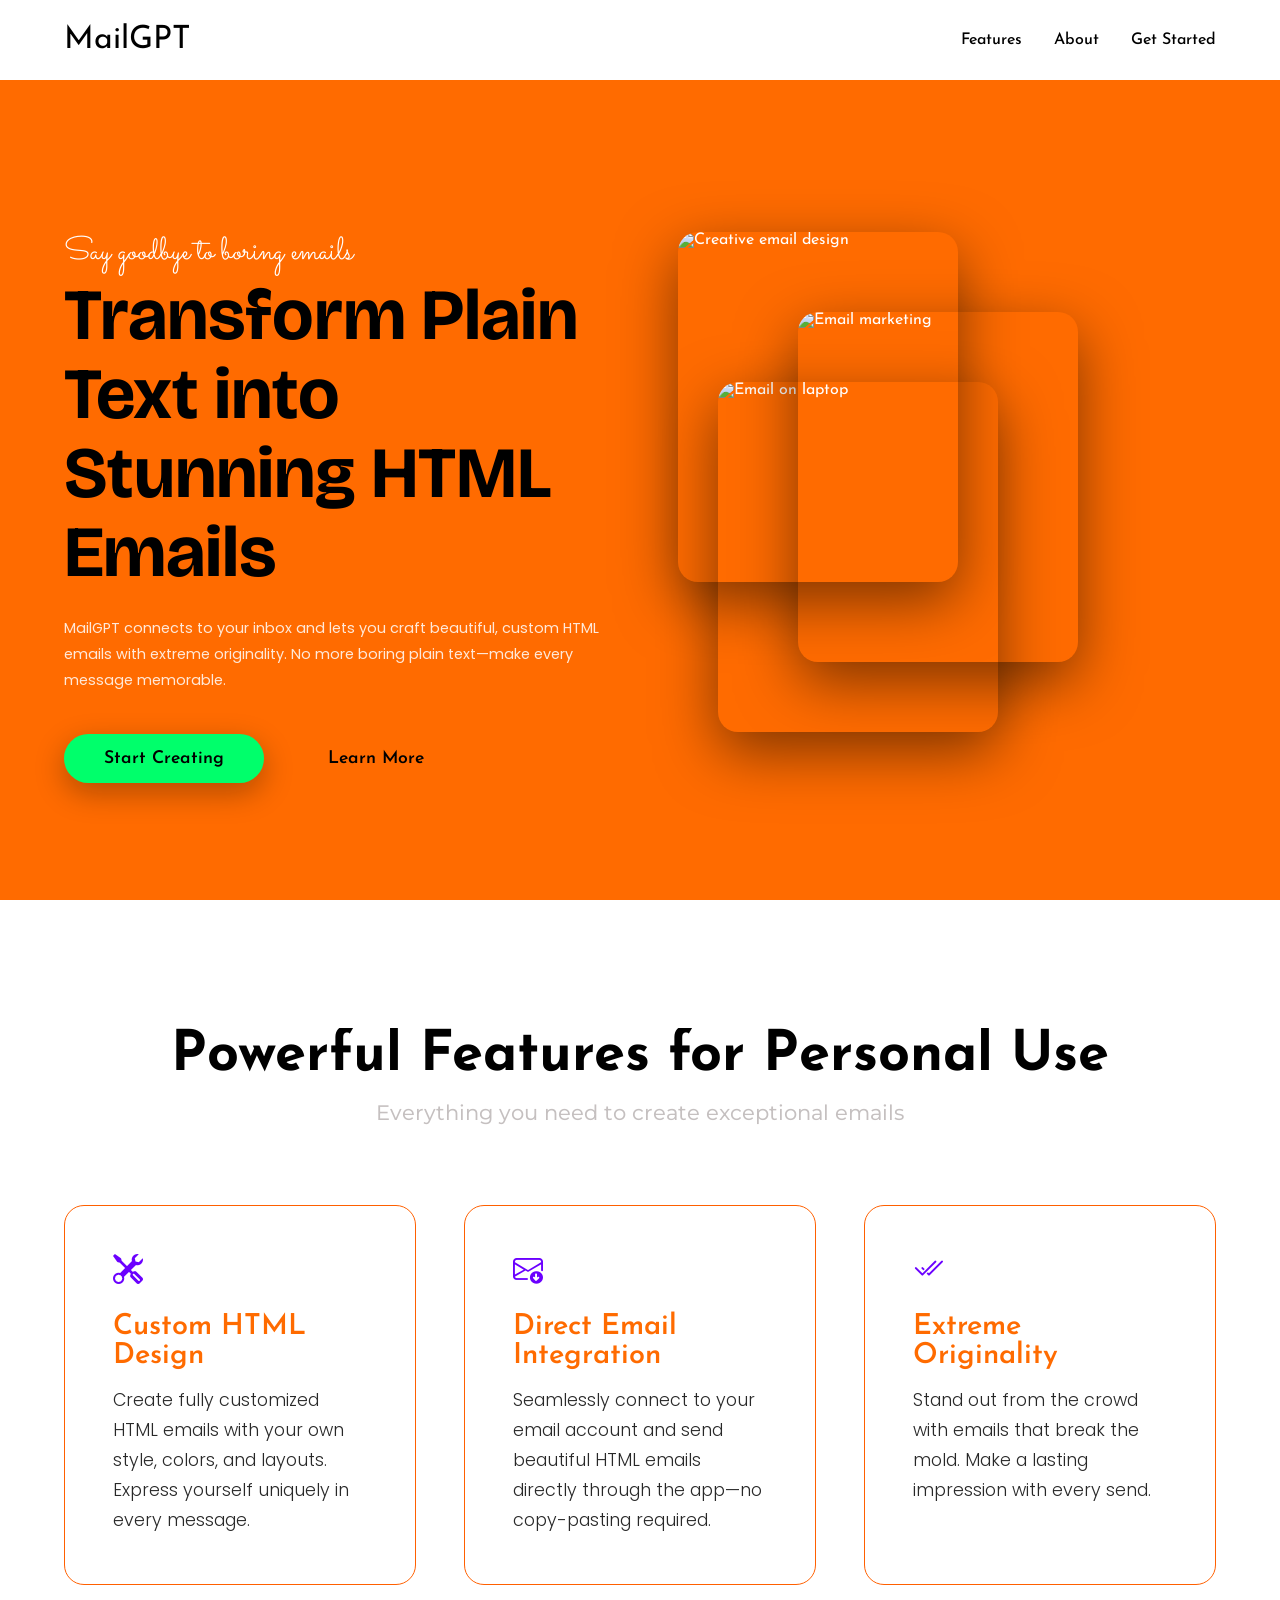
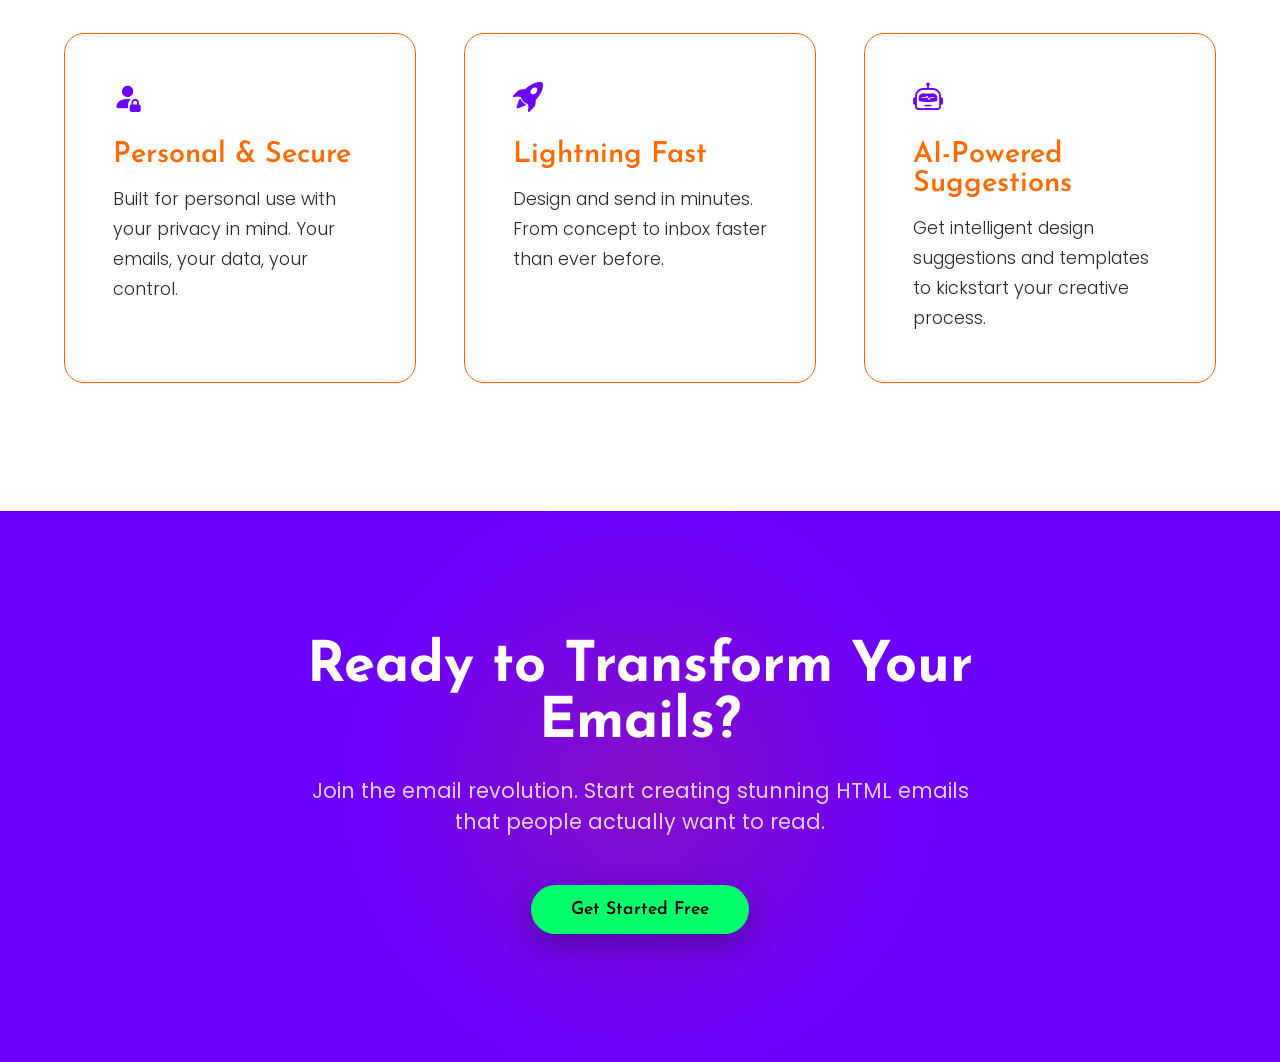
==== mailgpt_landing.html @ 4135de7c "Add files via upload" ====
<!DOCTYPE html>
<html lang="en">
<head>
    <meta charset="UTF-8">
    <meta name="viewport" content="width=device-width, initial-scale=1.0">
    <title>MailGPT - Transform Your Email Experience</title>
    <link rel="stylesheet" href="style.css">
    <link rel="stylesheet" href="https://cdn.jsdelivr.net/npm/bootstrap-icons@1.13.1/font/bootstrap-icons.min.css">
    <nav class="navbar">
        <div class="logo">MailGPT</div>
        <ul class="nav-links">
            <li><a href="#features">Features</a></li>
            <li><a href="#about">About</a></li>
            <li><a href="#cta">Get Started</a></li>
        </ul>
    </nav>

    <section class="hero">
        <div class="hero-content">
            <div class="hero-subtitle">Say goodbye to boring emails</div>
            <h1 class="hero-title">Transform Plain Text into Stunning <span class="span">HTML</span> Emails</h1>
            <p class="hero-description">
                MailGPT connects to your inbox and lets you craft beautiful, custom HTML emails with extreme originality. No more boring plain text—make every message memorable.
            </p>
            <div class="cta-buttons">
                <button class="btn btn-primary">Start Creating</button>
                <button class="btn btn-secondary">Learn More</button>
            </div>
        </div>
        <div class="hero-image">
            <div class="image-stack">
                <div class="image-card">
                    <img src="https://plus.unsplash.com/premium_photo-1682310468892-5d8ade38f606?q=80&w=1212&auto=format&fit=crop" alt="Creative email design">
                </div>
                <div class="image-card">
                    <img src="https://plus.unsplash.com/premium_photo-1673340683562-cb8e2ed0b195?q=80&w=627&auto=format&fit=crop" alt="Email marketing">
                </div>
                <div class="image-card">
                    <img src="https://images.unsplash.com/photo-1496065187959-7f07b8353c55?q=80&w=1170&auto=format&fit=crop" alt="Email on laptop">
                </div>
            </div>
        </div>
    </section>

    <section id="features" class="features">
        <h2 class="section-title">Powerful Features for Personal Use</h2>
        <p class="section-subtitle">Everything you need to create exceptional emails</p>
        <div class="features-grid">
            <div class="feature-card">
                <div class="feature-icon"><i class="bi bi-tools"></i></div>
                <h3 class="feature-title">Custom HTML Design</h3>
                <p class="feature-description">
                    Create fully customized HTML emails with your own style, colors, and layouts. Express yourself uniquely in every message.
                </p>
            </div>
            <div class="feature-card">
                <div class="feature-icon"><i class="bi bi-envelope-arrow-down"></i></div>
                <h3 class="feature-title">Direct Email Integration</h3>
                <p class="feature-description">
                    Seamlessly connect to your email account and send beautiful HTML emails directly through the app—no copy-pasting required.
                </p>
            </div>
            <div class="feature-card">
                <div class="feature-icon"><i class="bi bi-check2-all"></i></div>
                <h3 class="feature-title">Extreme Originality</h3>
                <p class="feature-description">
                    Stand out from the crowd with emails that break the mold. Make a lasting impression with every send.
                </p>
            </div>
            <div class="feature-card">
                <div class="feature-icon"><i class="bi bi-person-fill-lock"></i></div>
                <h3 class="feature-title">Personal & Secure</h3>
                <p class="feature-description">
                    Built for personal use with your privacy in mind. Your emails, your data, your control.
                </p>
            </div>
            <div class="feature-card">
                <div class="feature-icon"><i class="bi bi-rocket-takeoff-fill"></i></div>
                <h3 class="feature-title">Lightning Fast</h3>
                <p class="feature-description">
                    Design and send in minutes. From concept to inbox faster than ever before.
                </p>
            </div>
            <div class="feature-card">
                <div class="feature-icon"><i class="bi bi-robot"></i></div>
                <h3 class="feature-title">AI-Powered Suggestions</h3>
                <p class="feature-description">
                    Get intelligent design suggestions and templates to kickstart your creative process.
                </p>
            </div>
        </div>
    </section>

    <section id="cta" class="cta-section">
        <div class="cta-content">
            <h2 class="cta-title">Ready to Transform Your Emails?</h2>
            <p class="cta-description">
                Join the email revolution. Start creating stunning HTML emails that people actually want to read.
            </p>
            <button class="btn btn-primary">Get Started Free</button>
        </div>
    </section>

    <script>
        // Smooth scrolling for navigation links
        document.querySelectorAll('a[href^="#"]').forEach(anchor => {
            anchor.addEventListener('click', function (e) {
                e.preventDefault();
                const target = document.querySelector(this.getAttribute('href'));
                if (target) {
                    target.scrollIntoView({ behavior: 'smooth', block: 'start' });
                }
            });
        });

        // Navbar background on scroll
        window.addEventListener('scroll', () => {
            const navbar = document.querySelector('.navbar');
            if (window.scrollY > 100) {
                navbar.style.background = '#fff';
                navbar.style.boxShadow = '0 5px 20px rgba(0, 0, 0, 0.3)';
            } else {
                navbar.style.background = '#fff';
                navbar.style.boxShadow = 'none';
            }
        });

        // Animate feature cards on scroll
        const observerOptions = {
            threshold: 0.1,
            rootMargin: '0px 0px -100px 0px'
        };

        const observer = new IntersectionObserver((entries) => {
            entries.forEach(entry => {
                if (entry.isIntersecting) {
                    entry.target.style.animation = 'fadeInUp 0.6s ease forwards';
                }
            });
        }, observerOptions);

        document.querySelectorAll('.feature-card').forEach(card => {
            card.style.opacity = '0';
            observer.observe(card);
        });
    </script>
</body>
</html>
---- style.css ----
@import url('https://fonts.googleapis.com/css2?family=Bitcount:wght@100..900&family=Bricolage+Grotesque:opsz,wght@12..96,200..800&family=Josefin+Sans:ital,wght@0,100..700;1,100..700&family=Jost:ital,wght@0,100..900;1,100..900&family=Montserrat:ital,wght@0,100..900;1,100..900&family=Playfair+Display:ital,wght@0,400..900;1,400..900&family=Poiret+One&family=Poppins:ital,wght@0,100;0,200;0,300;0,400;0,500;0,600;0,700;0,800;0,900;1,100;1,200;1,300;1,400;1,500;1,600;1,700;1,800;1,900&display=swap');

@import url('https://fonts.googleapis.com/css2?family=Bitcount:wght@100..900&family=Bricolage+Grotesque:opsz,wght@12..96,200..800&family=Josefin+Sans:ital,wght@0,100..700;1,100..700&family=Jost:ital,wght@0,100..900;1,100..900&family=Montserrat:ital,wght@0,100..900;1,100..900&family=Playfair+Display:ital,wght@0,400..900;1,400..900&family=Poiret+One&family=Poppins:ital,wght@0,100;0,200;0,300;0,400;0,500;0,600;0,700;0,800;0,900;1,100;1,200;1,300;1,400;1,500;1,600;1,700;1,800;1,900&family=Sacramento&display=swap');



   :root{
    --primary:#FF6B00;
    --secondary:#6B00FF;
    --accent:#00FF6B;
   } 
    
   
    
    * {
            margin: 0;
            padding: 0;
            box-sizing: border-box;
        }

        body {
            font-family: 'Josefin Sans', sans-serif;
            background: var(--primary);
            color: #fff;
            overflow-x: hidden;
        }

        .bi{
            font-size: 30px;
        }

        .navbar {
            position: fixed;
            top: 0;
            width: 100%;
            padding: 1.5rem 5%;
            display: flex;
            justify-content: space-between;
            align-items: center;
            z-index: 1000;
            background: #FFF;
            backdrop-filter: blur(10px);
            transition: all 0.3s ease;
        }

        .navbar>.logo{
            color: #000000;
            font-size: 2rem;
        }

      

        .nav-links {
            display: flex;
            gap: 2rem;
            list-style: none;
        }

        .nav-links a {
            color: #000000;
            text-decoration: none;
            font-weight: 500;
            transition: color 0.3s ease;
            position: relative;
        }

        .nav-links a:hover {
            color:var(--secondary);
        }


        .nav-links a::after {
            content: '';
            position: absolute;
            bottom: -5px;
            left: 0;
            width: 0;
            height: 2px;
            background: #0a0a0a;
            transition: width 0.3s ease;
        }

        .nav-links a:hover::after {
            width: 100%;
        }

        .hero {
            min-height: 100vh;
            display: flex;
            align-items: center;
            justify-content: space-between;
            padding: 8rem 5% 4rem;
            position: relative;
            overflow: hidden;
        }

        .hero::before {
            content: '';
            position: absolute;
            top: -50%;
            right: -20%;
            width: 80%;
            height: 150%;
            background: #FF6B00;
            animation: pulse 8s ease-in-out infinite;
        }

        @keyframes pulse {
            0%, 100% { transform: scale(1); opacity: 0.5; }
            50% { transform: scale(1.1); opacity: 0.8; }
        }

        .hero-content {
            flex: 1;
            max-width: 600px;
            z-index: 2;
            animation: fadeInUp 1s ease;
       font-family: "Bricolage Grotesque", sans-serif;
  font-optical-sizing: auto;
  font-weight:400;
  font-style: normal;
  font-variation-settings:
    "wdth" 100;
        }

        @keyframes fadeInUp {
            from {
                opacity: 0;
                transform: translateY(30px);
            }
            to {
                opacity: 1;
                transform: translateY(0);
            }
        }

        .hero-title {
            font-size: 4.5rem;
            font-weight: 700;
            line-height: 1.1;
            margin-bottom: 1.5rem;
            background: #000000;
            -webkit-background-clip: text;
            -webkit-text-fill-color: transparent;
            background-clip: text;
        }

        .hero-subtitle {
            font-family: "Sacramento", cursive;
  font-weight: 400;
  font-style: normal;
            font-size: 2rem;
            color: #ffffff;
            padding-top: 3rem;
        }

        .hero-description {
             font-family: "Poppins", sans-serif;
  font-weight: 400;
  font-style: normal;

            font-size: 0.9rem;
            line-height: 1.8;
            margin-bottom: 2.5rem;
            color: rgba(255, 255, 255, 0.85);
        }

        .cta-buttons {
            display: flex;
            gap: 1.5rem;
            flex-wrap: wrap;
        }

        .btn {
            padding: 1rem 2.5rem;
            font-family: 'Josefin Sans', sans-serif;
            font-size: 1.1rem;
            font-weight: 600;
            border: none;
            border-radius: 50px;
            cursor: pointer;
            transition: all 0.3s ease;
            text-decoration: none;
            display: inline-block;
        }

        .btn-primary {
            background:var(--accent);
            color: #000000;
            box-shadow: 0 10px 30px rgba(8, 8, 8, 0.3);
        }

        .btn-primary:hover {
            transform: translateY(-3px);
            box-shadow: 0 15px 40px rgba(37, 37, 36, 0.562);
        }

        .btn-secondary {
            background: transparent;
            color: 222222;
            border: 2px solid 222222;
        }

        .btn-secondary:hover {
            background:var(--secondary);
            color: #fff;
            transform: translateY(-3px);
        }


        .hero-image {
            flex: 1;
            display: flex;
            justify-content: center;
            align-items: center;
            position: relative;
            z-index: 2;
        }

        .image-stack {
            position: relative;
            width: 500px;
            height: 500px;
        }

        .image-card {
            position: absolute;
            width: 280px;
            height: 350px;
            border-radius: 20px;
            overflow: hidden;
            box-shadow: 0 20px 60px rgba(0, 0, 0, 0.5);
            transition: all 0.5s ease;
        }

        .image-card img {
            width: 100%;
            height: 100%;
            object-fit: cover;
        }

        .image-card:nth-child(1) {
            top: 0;
            left: 0;
            z-index: 3;
            animation: float 6s ease-in-out infinite;
        }

        .image-card:nth-child(2) {
            top: 80px;
            left: 120px;
            z-index: 2;
            animation: float 6s ease-in-out infinite 2s;
        }

        .image-card:nth-child(3) {
            top: 150px;
            left: 40px;
            z-index: 1;
            animation: float 6s ease-in-out infinite 4s;
        }

        @keyframes float {
            0%, 100% { transform: translateY(0px) rotate(-2deg); }
            50% { transform: translateY(-20px) rotate(2deg); }
        }

        .image-card:hover {
            transform: scale(1.05) translateZ(20px);
            z-index: 10;
        }

        .features {
            padding: 8rem 5%;
            background:#fff;
        }

        .section-title {
            text-align: center;
            font-size: 3.5rem;
            font-weight: 700;
            margin-bottom: 1rem;
            background: #000000;
            -webkit-background-clip: text;
            -webkit-text-fill-color: transparent;
            background-clip: text;
        }

        .section-subtitle {
            text-align: center;
             font-family: "Montserrat", sans-serif;
  font-optical-sizing: auto;
  font-weight: 450;
  font-style: normal;
            font-size: 1.3rem;
            color: #c5c0c0;
            margin-bottom: 5rem;
        }

        .features-grid {
            display: grid;
            grid-template-columns: repeat(auto-fit, minmax(300px, 1fr));
            gap: 3rem;
            max-width: 1200px;
            margin: 0 auto;
        }

        .feature-card {
            background: rgba(255, 255, 255, 0.05);
            padding: 3rem;
            border-radius: 20px;
            backdrop-filter: blur(10px);
            border: 1px solid #ff6000;
            transition: all 0.4s ease;
            position: relative;
            overflow: hidden;
        }

        .feature-card::before {
            content: '';
            position: absolute;
            top: 0;
            left: 0;
            width: 100%;
            height: 100%;
            background: linear-gradient(135deg, rgba(240, 89, 65, 0.1), rgba(190, 49, 68, 0.1));
            opacity: 0;
            transition: opacity 0.4s ease;
        }

        .feature-card:hover {
            transform: translateY(-10px);
            border-color: var(--secondary);
            box-shadow: 0 20px 60px rgba(240, 89, 65, 0.3);
        }

        .feature-card:hover::before {
            opacity: 1;
        }

        .feature-icon {
            margin-bottom: 1.5rem;
            position: relative;
            z-index: 1;
            color: var(--secondary);
        }

      

        .feature-title {
            font-size: 1.8rem;
            font-weight: 600;
            margin-bottom: 1rem;
            color: var(--primary);
            position: relative;
            z-index: 1;
        }

        .feature-description {
           font-family: "Poppins", sans-serif;
             font-weight: 350;
            font-style: normal;
            font-size: 1.1rem;
            line-height: 1.7;
            color:#000000d7;
            position: relative;
            z-index: 1;
        }

        .cta-section {
            padding: 8rem 5%;
            text-align: center;
            background: var(--secondary);
            position: relative;
            overflow: hidden;
        }

        .cta-section::before {
            content: '';
            position: absolute;
            top: 50%;
            left: 50%;
            transform: translate(-50%, -50%);
            width: 600px;
            height: 600px;
            background: radial-gradient(circle, rgba(190, 49, 68, 0.3) 0%, transparent 70%);
            animation: pulse 6s ease-in-out infinite;
        }

        .cta-content {
            max-width: 700px;
            margin: 0 auto;
            position: relative;
            z-index: 2;
        }

        .cta-title {
            font-size: 3.5rem;
            font-weight: 700;
            margin-bottom: 1.5rem;
        }

        .cta-description {
             font-family: "Poppins", sans-serif;
             font-weight: 400;
            font-style: normal;
            font-size: 1.3rem;
            margin-bottom: 3rem;
            color: rgba(255, 255, 255, 0.8);
        }

        @media (max-width: 968px) {
            .hero {
                flex-direction: column;
                text-align: center;
                padding: 6rem 5% 4rem;
            }

            .hero-content {
                max-width: 100%;
            }

            .hero-title {
                font-size: 3rem;
            }

            .hero-image {
                margin-top: 4rem;
            }

            .image-stack {
                width: 350px;
                height: 350px;
            }

            .image-card {
                width: 200px;
                height: 250px;
            }

            .cta-buttons {
                justify-content: center;
            }

            .nav-links {
                gap: 1rem;
            }
        }

        @media (max-width: 600px) {
            .hero-title {
                font-size: 2.5rem;
            }

            .hero-subtitle {
                font-size: 1.5rem;
            }

            .section-title {
                font-size: 2.5rem;
            }
        }
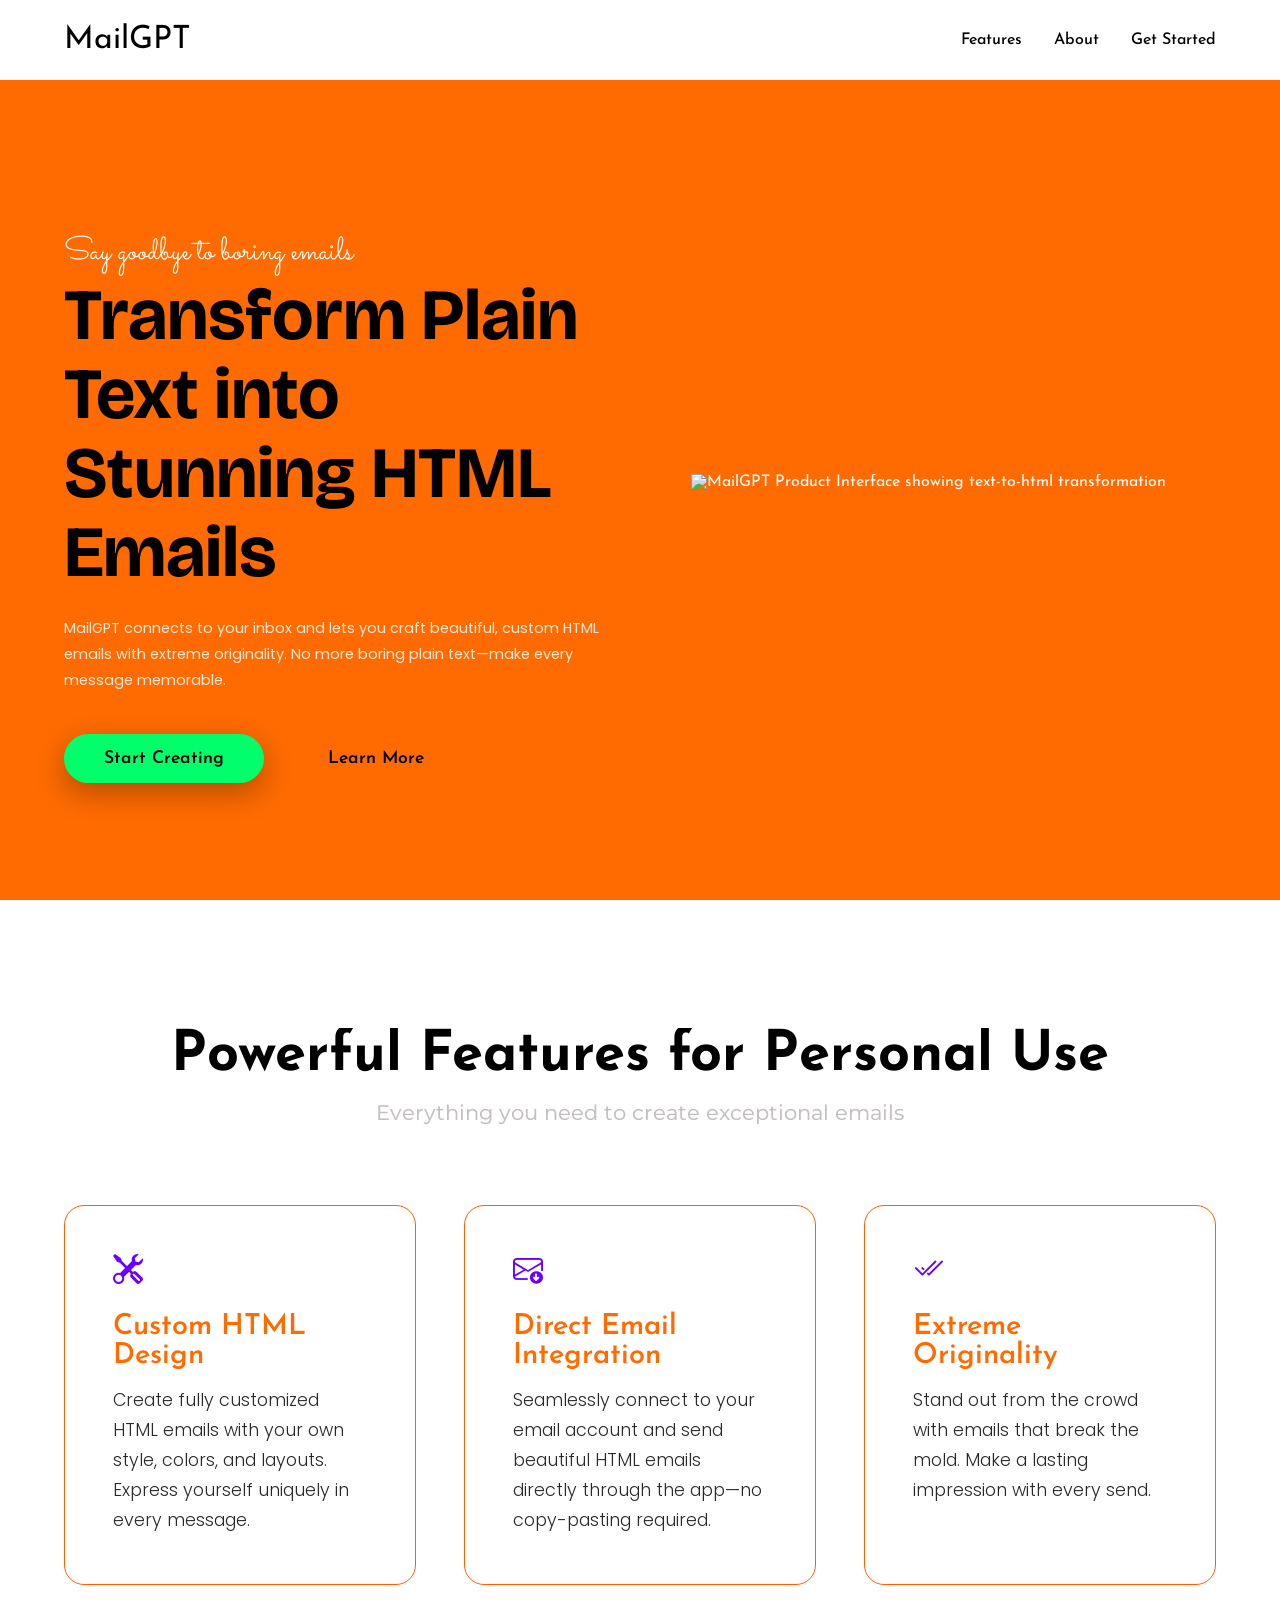
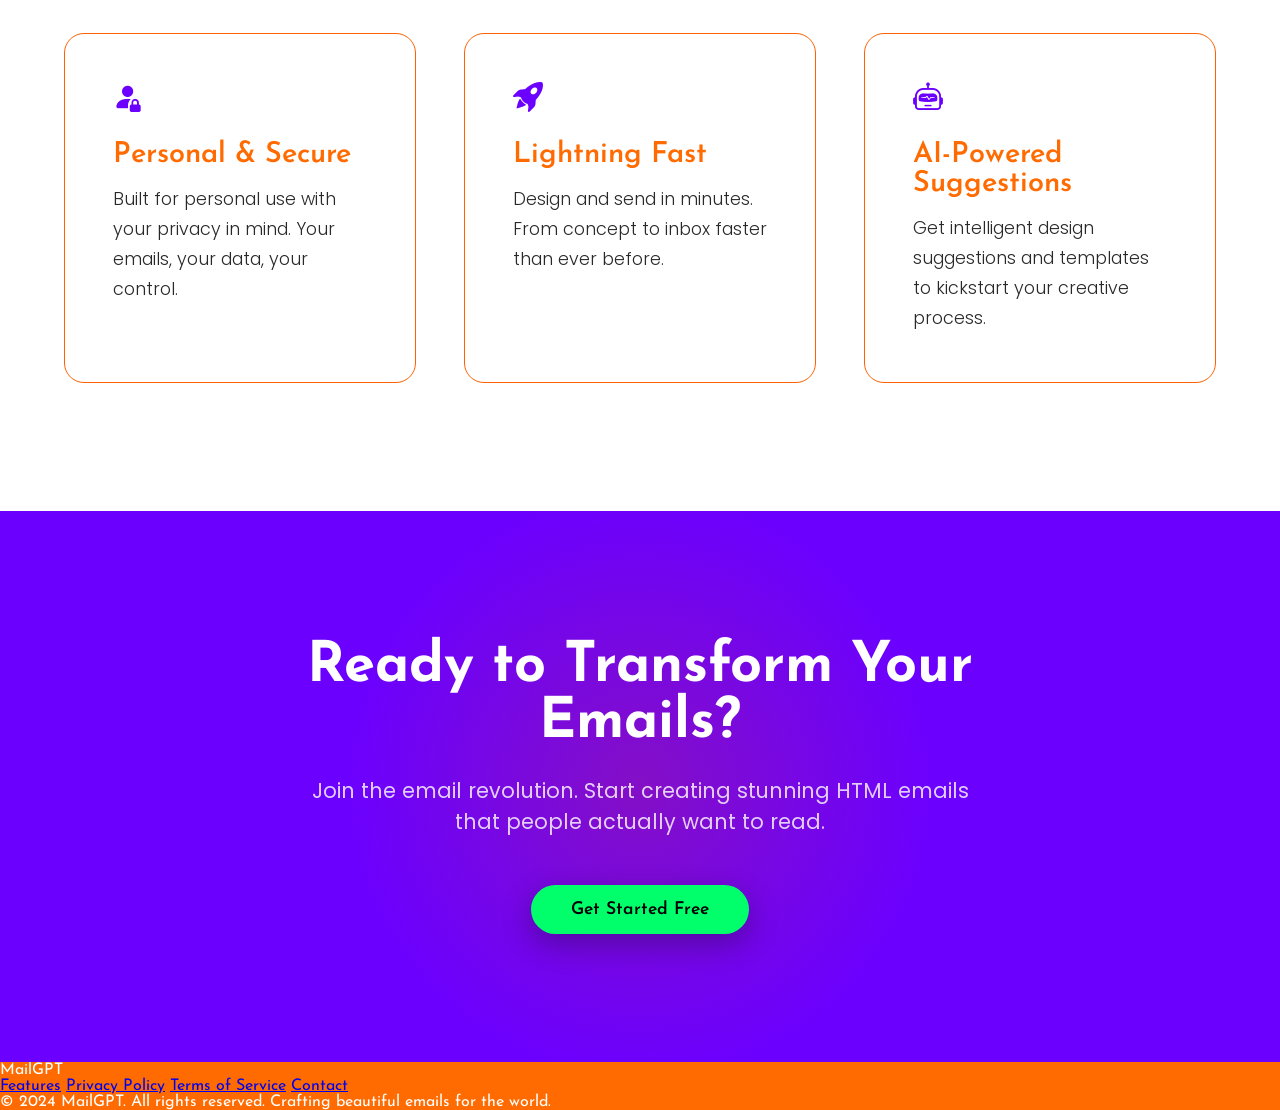
==== commit 0d876bca: "Update hero section and add footer to landing page Replaced image stack with a product mockup and ad" ====
--- a/mailgpt_landing.html
+++ b/mailgpt_landing.html
@@ -6,6 +6,8 @@
     <title>MailGPT - Transform Your Email Experience</title>
     <link rel="stylesheet" href="style.css">
     <link rel="stylesheet" href="https://cdn.jsdelivr.net/npm/bootstrap-icons@1.13.1/font/bootstrap-icons.min.css">
+</head>
+<body>
     <nav class="navbar">
         <div class="logo">MailGPT</div>
         <ul class="nav-links">
@@ -28,16 +30,8 @@
             </div>
         </div>
         <div class="hero-image">
-            <div class="image-stack">
-                <div class="image-card">
-                    <img src="https://plus.unsplash.com/premium_photo-1682310468892-5d8ade38f606?q=80&w=1212&auto=format&fit=crop" alt="Creative email design">
-                </div>
-                <div class="image-card">
-                    <img src="https://plus.unsplash.com/premium_photo-1673340683562-cb8e2ed0b195?q=80&w=627&auto=format&fit=crop" alt="Email marketing">
-                </div>
-                <div class="image-card">
-                    <img src="https://images.unsplash.com/photo-1496065187959-7f07b8353c55?q=80&w=1170&auto=format&fit=crop" alt="Email on laptop">
-                </div>
+            <div class="product-mockup">
+                <img src="hero_mockup.png" alt="MailGPT Product Interface showing text-to-html transformation">
             </div>
         </div>
     </section>
@@ -101,6 +95,21 @@
         </div>
     </section>
 
+    <footer class="footer">
+        <div class="footer-content">
+            <div class="logo">MailGPT</div>
+            <div class="footer-links">
+                <a href="#features">Features</a>
+                <a href="#">Privacy Policy</a>
+                <a href="#">Terms of Service</a>
+                <a href="#">Contact</a>
+            </div>
+            <div class="copyright">
+                &copy; 2024 MailGPT. All rights reserved. Crafting beautiful emails for the world.
+            </div>
+        </div>
+    </footer>
+
     <script>
         // Smooth scrolling for navigation links
         document.querySelectorAll('a[href^="#"]').forEach(anchor => {
@@ -116,12 +125,10 @@
         // Navbar background on scroll
         window.addEventListener('scroll', () => {
             const navbar = document.querySelector('.navbar');
-            if (window.scrollY > 100) {
-                navbar.style.background = '#fff';
-                navbar.style.boxShadow = '0 5px 20px rgba(0, 0, 0, 0.3)';
+            if (window.scrollY > 50) {
+                navbar.classList.add('scrolled');
             } else {
-                navbar.style.background = '#fff';
-                navbar.style.boxShadow = 'none';
+                navbar.classList.remove('scrolled');
             }
         });
 
@@ -145,4 +152,4 @@
         });
     </script>
 </body>
-</html>+</html>
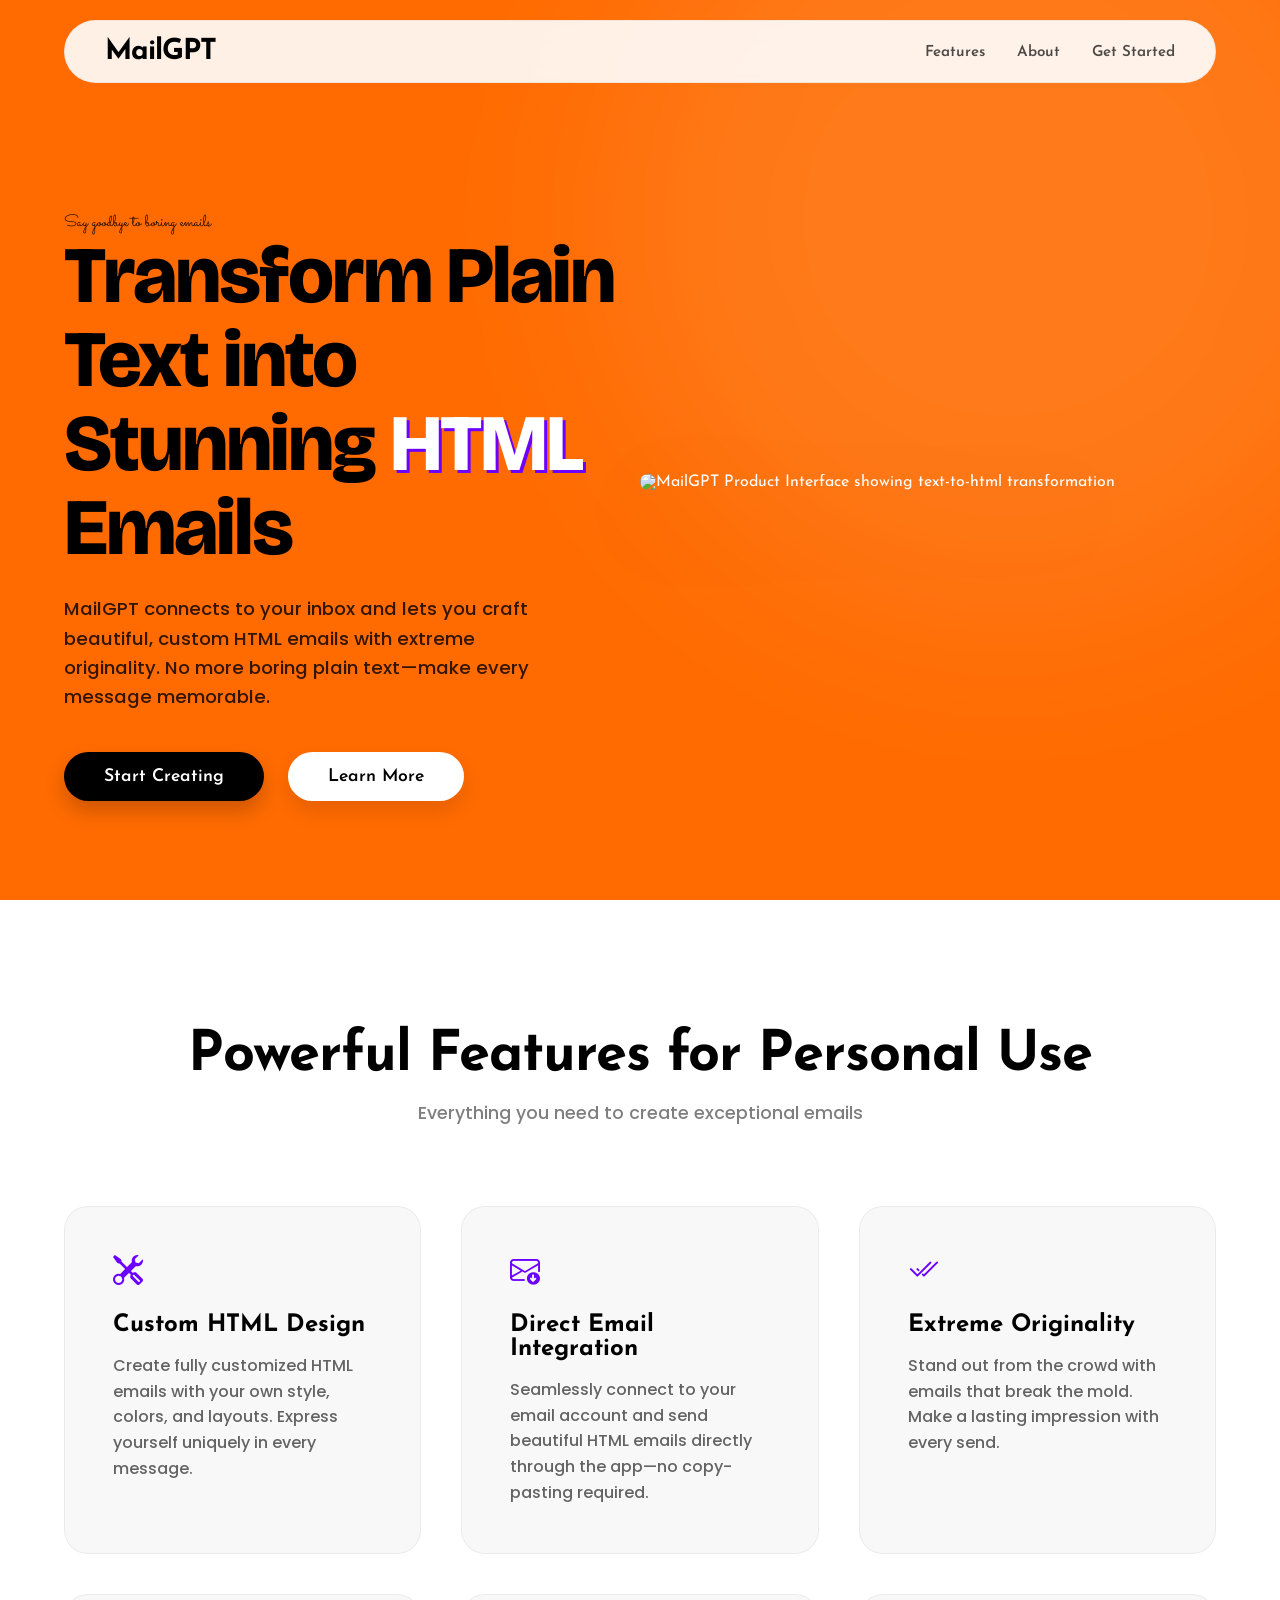
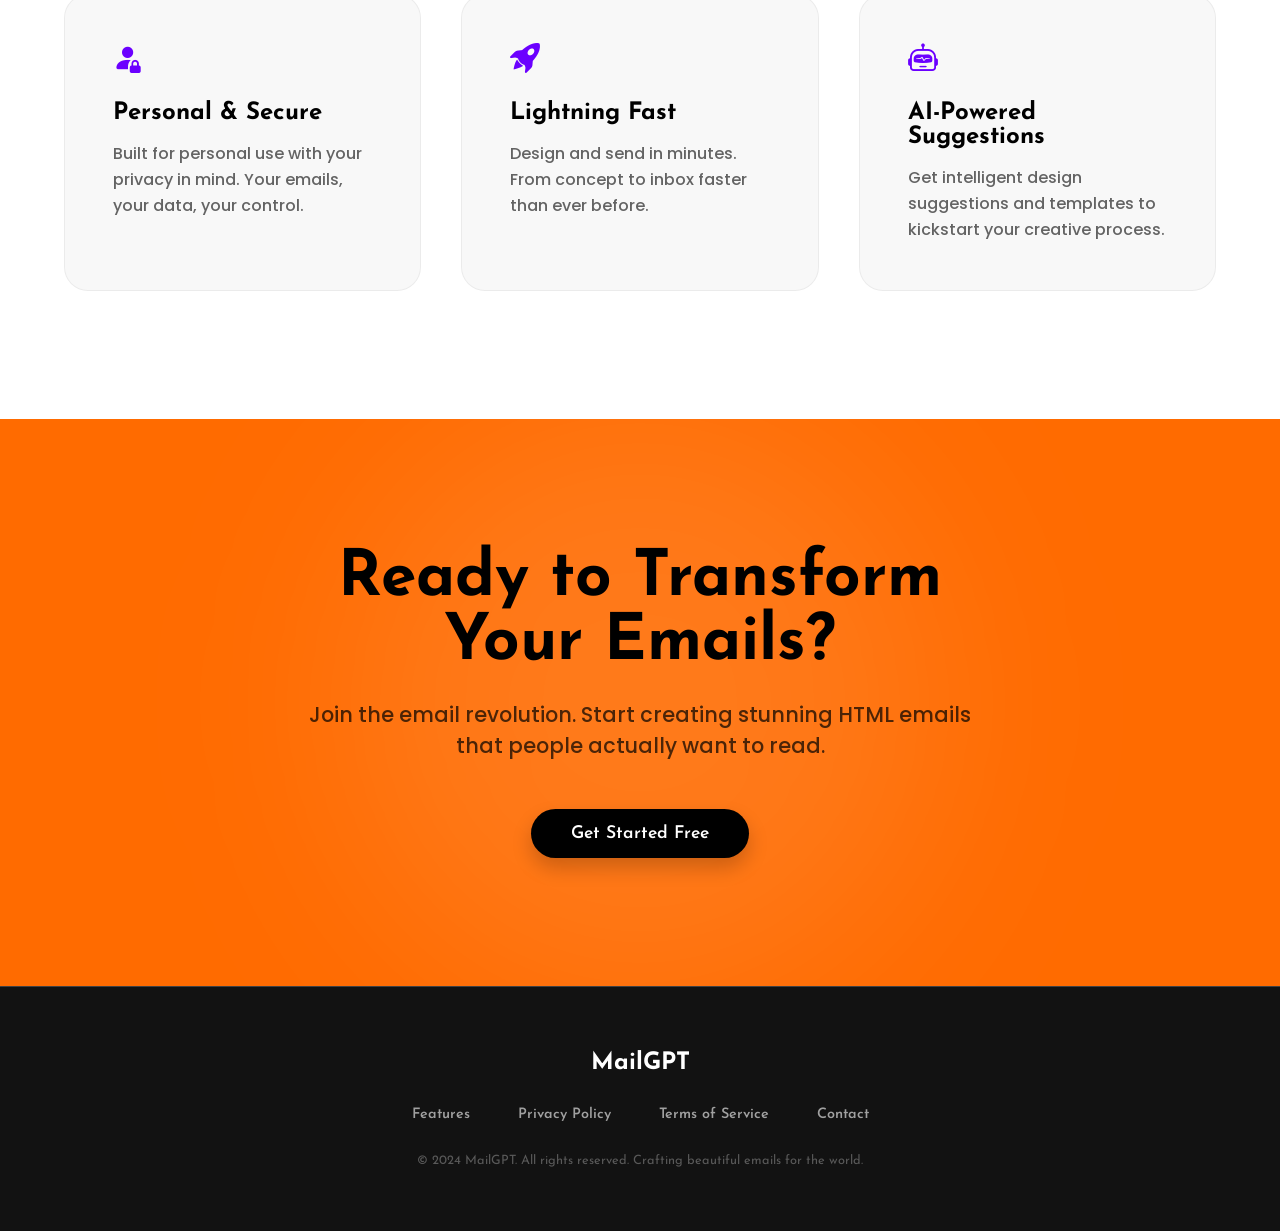
==== commit f26e3c1c: "Update mailgpt_landing.html" ====
--- a/mailgpt_landing.html
+++ b/mailgpt_landing.html
@@ -13,7 +13,7 @@
         <ul class="nav-links">
             <li><a href="#features">Features</a></li>
             <li><a href="#about">About</a></li>
-            <li><a href="#cta">Get Started</a></li>
+            <li><a href="mailgpt_login.html">Get Started</a></li>
         </ul>
     </nav>
 
--- a/style.css
+++ b/style.css
@@ -1,462 +1,520 @@
    @import url('https://fonts.googleapis.com/css2?family=Bitcount:wght@100..900&family=Bricolage+Grotesque:opsz,wght@12..96,200..800&family=Josefin+Sans:ital,wght@0,100..700;1,100..700&family=Jost:ital,wght@0,100..900;1,100..900&family=Montserrat:ital,wght@0,100..900;1,100..900&family=Playfair+Display:ital,wght@0,400..900;1,400..900&family=Poiret+One&family=Poppins:ital,wght@0,100;0,200;0,300;0,400;0,500;0,600;0,700;0,800;0,900;1,100;1,200;1,300;1,400;1,500;1,600;1,700;1,800;1,900&display=swap');
-
-@import url('https://fonts.googleapis.com/css2?family=Bitcount:wght@100..900&family=Bricolage+Grotesque:opsz,wght@12..96,200..800&family=Josefin+Sans:ital,wght@0,100..700;1,100..700&family=Jost:ital,wght@0,100..900;1,100..900&family=Montserrat:ital,wght@0,100..900;1,100..900&family=Playfair+Display:ital,wght@0,400..900;1,400..900&family=Poiret+One&family=Poppins:ital,wght@0,100;0,200;0,300;0,400;0,500;0,600;0,700;0,800;0,900;1,100;1,200;1,300;1,400;1,500;1,600;1,700;1,800;1,900&family=Sacramento&display=swap');
-
-
-
-   :root{
-    --primary:#FF6B00;
-    --secondary:#6B00FF;
-    --accent:#00FF6B;
-   } 
-    
-   
-    
-    * {
-            margin: 0;
-            padding: 0;
-            box-sizing: border-box;
-        }
-
-        body {
-            font-family: 'Josefin Sans', sans-serif;
-            background: var(--primary);
-            color: #fff;
-            overflow-x: hidden;
-        }
-
-        .bi{
-            font-size: 30px;
-        }
-
-        .navbar {
-            position: fixed;
-            top: 0;
-            width: 100%;
-            padding: 1.5rem 5%;
-            display: flex;
-            justify-content: space-between;
-            align-items: center;
-            z-index: 1000;
-            background: #FFF;
-            backdrop-filter: blur(10px);
-            transition: all 0.3s ease;
-        }
-
-        .navbar>.logo{
-            color: #000000;
-            font-size: 2rem;
-        }
-
-      
-
-        .nav-links {
-            display: flex;
-            gap: 2rem;
-            list-style: none;
-        }
-
-        .nav-links a {
-            color: #000000;
-            text-decoration: none;
-            font-weight: 500;
-            transition: color 0.3s ease;
-            position: relative;
-        }
-
-        .nav-links a:hover {
-            color:var(--secondary);
-        }
-
-
-        .nav-links a::after {
-            content: '';
-            position: absolute;
-            bottom: -5px;
-            left: 0;
-            width: 0;
-            height: 2px;
-            background: #0a0a0a;
-            transition: width 0.3s ease;
-        }
-
-        .nav-links a:hover::after {
-            width: 100%;
-        }
-
-        .hero {
-            min-height: 100vh;
-            display: flex;
-            align-items: center;
-            justify-content: space-between;
-            padding: 8rem 5% 4rem;
-            position: relative;
-            overflow: hidden;
-        }
-
-        .hero::before {
-            content: '';
-            position: absolute;
-            top: -50%;
-            right: -20%;
-            width: 80%;
-            height: 150%;
-            background: #FF6B00;
-            animation: pulse 8s ease-in-out infinite;
-        }
-
-        @keyframes pulse {
-            0%, 100% { transform: scale(1); opacity: 0.5; }
-            50% { transform: scale(1.1); opacity: 0.8; }
-        }
-
-        .hero-content {
-            flex: 1;
-            max-width: 600px;
-            z-index: 2;
-            animation: fadeInUp 1s ease;
+   @import url('https://fonts.googleapis.com/css2?family=Bitcount:wght@100..900&family=Bricolage+Grotesque:opsz,wght@12..96,200..800&family=Josefin+Sans:ital,wght@0,100..700;1,100..700&family=Jost:ital,wght@0,100..900;1,100..900&family=Montserrat:ital,wght@0,100..900;1,100..900&family=Playfair+Display:ital,wght@0,400..900;1,400..900&family=Poiret+One&family=Poppins:ital,wght@0,100;0,200;0,300;0,400;0,500;0,600;0,700;0,800;0,900;1,100;1,200;1,300;1,400;1,500;1,600;1,700;1,800;1,900&family=Sacramento&display=swap');
+
+
+
+   :root {
+       --primary: #FF6B00;
+       /* Energetic Orange */
+       --secondary: #6B00FF;
+       /* Deep Purple */
+       --accent: #00FF6B;
+       /* Spring Green */
+       --white: #ffffff;
+       --dark: #121212;
+       --glass: rgba(255, 255, 255, 0.1);
+       --glass-border: rgba(255, 255, 255, 0.2);
+   }
+
+
+
+   * {
+       margin: 0;
+       padding: 0;
+       box-sizing: border-box;
+   }
+
+   body {
+       font-family: 'Josefin Sans', sans-serif;
+       background: var(--primary);
+       color: #fff;
+       overflow-x: hidden;
+   }
+
+   .bi {
+       font-size: 30px;
+   }
+
+   .navbar {
+       position: fixed;
+       top: 20px;
+       left: 50%;
+       transform: translateX(-50%);
+       width: 90%;
+       max-width: 1200px;
+       padding: 1rem 2.5rem;
+       display: flex;
+       justify-content: space-between;
+       align-items: center;
+       z-index: 1000;
+       background: rgba(255, 255, 255, 0.9);
+       backdrop-filter: blur(10px);
+       -webkit-backdrop-filter: blur(10px);
+       border: 1px solid rgba(0, 0, 0, 0.05);
+       border-radius: 100px;
+       transition: all 0.4s cubic-bezier(0.4, 0, 0.2, 1);
+   }
+
+   .navbar.scrolled {
+       top: 10px;
+       background: #fff;
+       border-color: rgba(0, 0, 0, 0.1);
+       box-shadow: 0 10px 30px rgba(0, 0, 0, 0.1);
+   }
+
+   .navbar>.logo {
+       color: #000;
+       font-size: 1.8rem;
+       font-weight: 800;
+       letter-spacing: -1px;
+   }
+
+
+
+   .nav-links {
+       display: flex;
+       gap: 2rem;
+       list-style: none;
+   }
+
+   .nav-links a {
+       color: rgba(0, 0, 0, 0.7);
+       text-decoration: none;
+       font-weight: 600;
+       font-size: 0.95rem;
+       transition: all 0.3s ease;
+       position: relative;
+   }
+
+   .nav-links a:hover {
+       color: var(--secondary);
+   }
+
+
+   .nav-links a::after {
+       content: '';
+       position: absolute;
+       bottom: -5px;
+       left: 50%;
+       width: 0;
+       height: 2px;
+       background: var(--secondary);
+       transition: all 0.3s ease;
+       transform: translateX(-50%);
+   }
+
+   .nav-links a:hover::after {
+       width: 100%;
+   }
+
+   .hero {
+       min-height: 100vh;
+       display: flex;
+       align-items: center;
+       justify-content: space-between;
+       padding: 8rem 5% 4rem;
+       position: relative;
+       overflow: hidden;
+   }
+
+   .hero::before {
+       content: '';
+       position: absolute;
+       top: -20%;
+       right: -10%;
+       width: 800px;
+       height: 800px;
+       background: rgba(255, 255, 255, 0.1);
+       filter: blur(100px);
+       z-index: 1;
+       border-radius: 50%;
+       animation: pulse 10s ease-in-out infinite;
+   }
+
+   @keyframes pulse {
+
+       0%,
+       100% {
+           transform: scale(1) translate(0, 0);
+           opacity: 0.5;
+       }
+
+       50% {
+           transform: scale(1.2) translate(-20px, 20px);
+           opacity: 0.8;
+       }
+   }
+
+   .hero-content {
+       flex: 1;
+       max-width: 600px;
+       z-index: 2;
+       animation: fadeInUp 1s ease;
        font-family: "Bricolage Grotesque", sans-serif;
-  font-optical-sizing: auto;
-  font-weight:400;
-  font-style: normal;
-  font-variation-settings:
-    "wdth" 100;
-        }
-
-        @keyframes fadeInUp {
-            from {
-                opacity: 0;
-                transform: translateY(30px);
-            }
-            to {
-                opacity: 1;
-                transform: translateY(0);
-            }
-        }
-
-        .hero-title {
-            font-size: 4.5rem;
-            font-weight: 700;
-            line-height: 1.1;
-            margin-bottom: 1.5rem;
-            background: #000000;
-            -webkit-background-clip: text;
-            -webkit-text-fill-color: transparent;
-            background-clip: text;
-        }
-
-        .hero-subtitle {
-            font-family: "Sacramento", cursive;
-  font-weight: 400;
-  font-style: normal;
-            font-size: 2rem;
-            color: #ffffff;
-            padding-top: 3rem;
-        }
-
-        .hero-description {
-             font-family: "Poppins", sans-serif;
-  font-weight: 400;
-  font-style: normal;
-
-            font-size: 0.9rem;
-            line-height: 1.8;
-            margin-bottom: 2.5rem;
-            color: rgba(255, 255, 255, 0.85);
-        }
-
-        .cta-buttons {
-            display: flex;
-            gap: 1.5rem;
-            flex-wrap: wrap;
-        }
-
-        .btn {
-            padding: 1rem 2.5rem;
-            font-family: 'Josefin Sans', sans-serif;
-            font-size: 1.1rem;
-            font-weight: 600;
-            border: none;
-            border-radius: 50px;
-            cursor: pointer;
-            transition: all 0.3s ease;
-            text-decoration: none;
-            display: inline-block;
-        }
-
-        .btn-primary {
-            background:var(--accent);
-            color: #000000;
-            box-shadow: 0 10px 30px rgba(8, 8, 8, 0.3);
-        }
-
-        .btn-primary:hover {
-            transform: translateY(-3px);
-            box-shadow: 0 15px 40px rgba(37, 37, 36, 0.562);
-        }
-
-        .btn-secondary {
-            background: transparent;
-            color: 222222;
-            border: 2px solid 222222;
-        }
-
-        .btn-secondary:hover {
-            background:var(--secondary);
-            color: #fff;
-            transform: translateY(-3px);
-        }
-
-
-        .hero-image {
-            flex: 1;
-            display: flex;
-            justify-content: center;
-            align-items: center;
-            position: relative;
-            z-index: 2;
-        }
-
-        .image-stack {
-            position: relative;
-            width: 500px;
-            height: 500px;
-        }
-
-        .image-card {
-            position: absolute;
-            width: 280px;
-            height: 350px;
-            border-radius: 20px;
-            overflow: hidden;
-            box-shadow: 0 20px 60px rgba(0, 0, 0, 0.5);
-            transition: all 0.5s ease;
-        }
-
-        .image-card img {
-            width: 100%;
-            height: 100%;
-            object-fit: cover;
-        }
-
-        .image-card:nth-child(1) {
-            top: 0;
-            left: 0;
-            z-index: 3;
-            animation: float 6s ease-in-out infinite;
-        }
-
-        .image-card:nth-child(2) {
-            top: 80px;
-            left: 120px;
-            z-index: 2;
-            animation: float 6s ease-in-out infinite 2s;
-        }
-
-        .image-card:nth-child(3) {
-            top: 150px;
-            left: 40px;
-            z-index: 1;
-            animation: float 6s ease-in-out infinite 4s;
-        }
-
-        @keyframes float {
-            0%, 100% { transform: translateY(0px) rotate(-2deg); }
-            50% { transform: translateY(-20px) rotate(2deg); }
-        }
-
-        .image-card:hover {
-            transform: scale(1.05) translateZ(20px);
-            z-index: 10;
-        }
-
-        .features {
-            padding: 8rem 5%;
-            background:#fff;
-        }
-
-        .section-title {
-            text-align: center;
-            font-size: 3.5rem;
-            font-weight: 700;
-            margin-bottom: 1rem;
-            background: #000000;
-            -webkit-background-clip: text;
-            -webkit-text-fill-color: transparent;
-            background-clip: text;
-        }
-
-        .section-subtitle {
-            text-align: center;
-             font-family: "Montserrat", sans-serif;
-  font-optical-sizing: auto;
-  font-weight: 450;
-  font-style: normal;
-            font-size: 1.3rem;
-            color: #c5c0c0;
-            margin-bottom: 5rem;
-        }
-
-        .features-grid {
-            display: grid;
-            grid-template-columns: repeat(auto-fit, minmax(300px, 1fr));
-            gap: 3rem;
-            max-width: 1200px;
-            margin: 0 auto;
-        }
-
-        .feature-card {
-            background: rgba(255, 255, 255, 0.05);
-            padding: 3rem;
-            border-radius: 20px;
-            backdrop-filter: blur(10px);
-            border: 1px solid #ff6000;
-            transition: all 0.4s ease;
-            position: relative;
-            overflow: hidden;
-        }
-
-        .feature-card::before {
-            content: '';
-            position: absolute;
-            top: 0;
-            left: 0;
-            width: 100%;
-            height: 100%;
-            background: linear-gradient(135deg, rgba(240, 89, 65, 0.1), rgba(190, 49, 68, 0.1));
-            opacity: 0;
-            transition: opacity 0.4s ease;
-        }
-
-        .feature-card:hover {
-            transform: translateY(-10px);
-            border-color: var(--secondary);
-            box-shadow: 0 20px 60px rgba(240, 89, 65, 0.3);
-        }
-
-        .feature-card:hover::before {
-            opacity: 1;
-        }
-
-        .feature-icon {
-            margin-bottom: 1.5rem;
-            position: relative;
-            z-index: 1;
-            color: var(--secondary);
-        }
-
-      
-
-        .feature-title {
-            font-size: 1.8rem;
-            font-weight: 600;
-            margin-bottom: 1rem;
-            color: var(--primary);
-            position: relative;
-            z-index: 1;
-        }
-
-        .feature-description {
-           font-family: "Poppins", sans-serif;
-             font-weight: 350;
-            font-style: normal;
-            font-size: 1.1rem;
-            line-height: 1.7;
-            color:#000000d7;
-            position: relative;
-            z-index: 1;
-        }
-
-        .cta-section {
-            padding: 8rem 5%;
-            text-align: center;
-            background: var(--secondary);
-            position: relative;
-            overflow: hidden;
-        }
-
-        .cta-section::before {
-            content: '';
-            position: absolute;
-            top: 50%;
-            left: 50%;
-            transform: translate(-50%, -50%);
-            width: 600px;
-            height: 600px;
-            background: radial-gradient(circle, rgba(190, 49, 68, 0.3) 0%, transparent 70%);
-            animation: pulse 6s ease-in-out infinite;
-        }
-
-        .cta-content {
-            max-width: 700px;
-            margin: 0 auto;
-            position: relative;
-            z-index: 2;
-        }
-
-        .cta-title {
-            font-size: 3.5rem;
-            font-weight: 700;
-            margin-bottom: 1.5rem;
-        }
-
-        .cta-description {
-             font-family: "Poppins", sans-serif;
-             font-weight: 400;
-            font-style: normal;
-            font-size: 1.3rem;
-            margin-bottom: 3rem;
-            color: rgba(255, 255, 255, 0.8);
-        }
-
-        @media (max-width: 968px) {
-            .hero {
-                flex-direction: column;
-                text-align: center;
-                padding: 6rem 5% 4rem;
-            }
-
-            .hero-content {
-                max-width: 100%;
-            }
-
-            .hero-title {
-                font-size: 3rem;
-            }
-
-            .hero-image {
-                margin-top: 4rem;
-            }
-
-            .image-stack {
-                width: 350px;
-                height: 350px;
-            }
-
-            .image-card {
-                width: 200px;
-                height: 250px;
-            }
-
-            .cta-buttons {
-                justify-content: center;
-            }
-
-            .nav-links {
-                gap: 1rem;
-            }
-        }
-
-        @media (max-width: 600px) {
-            .hero-title {
-                font-size: 2.5rem;
-            }
-
-            .hero-subtitle {
-                font-size: 1.5rem;
-            }
-
-            .section-title {
-                font-size: 2.5rem;
-            }
-        }
+       font-optical-sizing: auto;
+       font-weight: 400;
+       font-style: normal;
+       font-variation-settings:
+           "wdth" 100;
+   }
+
+   @keyframes fadeInUp {
+       from {
+           opacity: 0;
+           transform: translateY(30px);
+       }
+
+       to {
+           opacity: 1;
+           transform: translateY(0);
+       }
+   }
+
+   .hero-title {
+       font-size: 5rem;
+       font-weight: 800;
+       line-height: 1.05;
+       margin-bottom: 1.5rem;
+       color: #000;
+       letter-spacing: -2px;
+   }
+
+   .hero-title .span {
+       color: #fff;
+       display: inline-block;
+       text-shadow: 3px 3px 0 var(--secondary);
+   }
+
+   .hero-subtitle {
+       font-family: "Sacramento", cursive;
+       font-weight: 400;
+       font-style: normal;
+       color: #000;
+       padding-top: 3rem;
+   }
+
+   .hero-description {
+       font-family: "Poppins", sans-serif;
+       font-weight: 500;
+       font-style: normal;
+       font-size: 1.15rem;
+       line-height: 1.6;
+       margin-bottom: 2.5rem;
+       color: rgba(0, 0, 0, 0.8);
+       max-width: 500px;
+   }
+
+   .cta-buttons {
+       display: flex;
+       gap: 1.5rem;
+       flex-wrap: wrap;
+   }
+
+   .btn {
+       padding: 1rem 2.5rem;
+       font-family: 'Josefin Sans', sans-serif;
+       font-size: 1.1rem;
+       font-weight: 600;
+       border: none;
+       border-radius: 50px;
+       cursor: pointer;
+       transition: all 0.3s ease;
+       text-decoration: none;
+       display: inline-block;
+   }
+
+   .btn-primary {
+       background: #000;
+       color: #fff;
+       box-shadow: 0 10px 20px rgba(0, 0, 0, 0.2);
+   }
+
+   .btn-primary:hover {
+       transform: translateY(-3px) scale(1.02);
+       box-shadow: 0 15px 30px rgba(0, 0, 0, 0.3);
+       background: var(--secondary);
+   }
+
+   .btn-secondary {
+       background: #fff;
+       color: #000;
+       border: none;
+       box-shadow: 0 10px 20px rgba(0, 0, 0, 0.1);
+   }
+
+   .btn-secondary:hover {
+       background: var(--secondary);
+       color: #fff;
+       transform: translateY(-3px);
+   }
+
+
+   .hero-image {
+       flex: 1;
+       display: flex;
+       justify-content: center;
+       align-items: center;
+       position: relative;
+       z-index: 2;
+   }
+
+   .product-mockup {
+       width: 100%;
+       max-width: 600px;
+       position: relative;
+       z-index: 2;
+       animation: float 6s ease-in-out infinite;
+       filter: drop-shadow(0 30px 60px rgba(0, 0, 0, 0.2));
+   }
+
+   .product-mockup img {
+       width: 100%;
+       height: auto;
+       border-radius: 20px;
+   }
+
+   @keyframes float {
+
+       0%,
+       100% {
+           transform: translateY(0px) rotate(0deg);
+       }
+
+       50% {
+           transform: translateY(-20px) rotate(1deg);
+       }
+   }
+
+   .features {
+       padding: 8rem 5%;
+       background: #fff;
+       position: relative;
+   }
+
+   .section-title {
+       text-align: center;
+       font-size: 3.5rem;
+       font-weight: 800;
+       margin-bottom: 1rem;
+       color: #000;
+       letter-spacing: -1px;
+   }
+
+   .section-subtitle {
+       text-align: center;
+       font-family: "Poppins", sans-serif;
+       font-weight: 500;
+       font-size: 1.1rem;
+       color: rgba(0, 0, 0, 0.5);
+       margin-bottom: 5rem;
+   }
+
+   .features-grid {
+       display: grid;
+       grid-template-columns: repeat(auto-fit, minmax(320px, 1fr));
+       gap: 2.5rem;
+       max-width: 1200px;
+       margin: 0 auto;
+   }
+
+   .feature-card {
+       background: #f8f8f8;
+       padding: 3rem;
+       border-radius: 24px;
+       border: 1px solid rgba(0, 0, 0, 0.05);
+       transition: all 0.5s cubic-bezier(0.4, 0, 0.2, 1);
+       position: relative;
+       overflow: hidden;
+   }
+
+   .feature-card::before {
+       content: '';
+       position: absolute;
+       top: 0;
+       left: 0;
+       width: 100%;
+       height: 100%;
+       background: radial-gradient(circle at top right, rgba(0, 0, 0, 0.05), transparent);
+       opacity: 0;
+       transition: opacity 0.5s ease;
+   }
+
+   .feature-card:hover {
+       transform: translateY(-10px) scale(1.02);
+       border-color: rgba(0, 0, 0, 0.1);
+       box-shadow: 0 20px 40px rgba(0, 0, 0, 0.1);
+       background: #fff;
+   }
+
+   .feature-card:hover::before {
+       opacity: 1;
+   }
+
+   .feature-icon {
+       margin-bottom: 1.5rem;
+       position: relative;
+       z-index: 1;
+       color: var(--secondary);
+   }
+
+
+
+   .feature-title {
+       font-size: 1.5rem;
+       font-weight: 700;
+       margin-bottom: 1rem;
+       color: #000;
+       position: relative;
+       z-index: 1;
+   }
+
+   .feature-description {
+       font-family: "Poppins", sans-serif;
+       font-weight: 500;
+       font-size: 1rem;
+       line-height: 1.6;
+       color: rgba(0, 0, 0, 0.6);
+       position: relative;
+       z-index: 1;
+   }
+
+   .cta-section {
+       padding: 8rem 5%;
+       text-align: center;
+       background: var(--primary);
+       position: relative;
+       overflow: hidden;
+   }
+
+   .cta-section::before {
+       content: '';
+       position: absolute;
+       top: 50%;
+       left: 50%;
+       transform: translate(-50%, -50%);
+       width: 600px;
+       height: 600px;
+       background: rgba(255, 255, 255, 0.1);
+       filter: blur(100px);
+       border-radius: 50%;
+       animation: pulse 6s ease-in-out infinite;
+   }
+
+   .cta-content {
+       max-width: 700px;
+       margin: 0 auto;
+       position: relative;
+       z-index: 2;
+   }
+
+   .cta-title {
+       font-size: 4rem;
+       font-weight: 800;
+       margin-bottom: 1.5rem;
+       color: #000;
+   }
+
+   .cta-description {
+       font-family: "Poppins", sans-serif;
+       font-weight: 500;
+       font-style: normal;
+       font-size: 1.3rem;
+       margin-bottom: 3rem;
+       color: rgba(0, 0, 0, 0.7);
+   }
+
+   /* Footer Styles */
+   .footer {
+       padding: 4rem 5%;
+       background: var(--dark);
+       border-top: 1px solid var(--glass-border);
+       text-align: center;
+   }
+
+   .footer-content {
+       max-width: 1200px;
+       margin: 0 auto;
+       display: flex;
+       flex-direction: column;
+       gap: 2rem;
+   }
+
+   .footer .logo {
+       font-size: 1.5rem;
+       font-weight: 800;
+       color: #fff;
+   }
+
+   .footer-links {
+       display: flex;
+       justify-content: center;
+       gap: 3rem;
+       flex-wrap: wrap;
+   }
+
+   .footer-links a {
+       color: rgba(255, 255, 255, 0.6);
+       text-decoration: none;
+       font-size: 0.9rem;
+       transition: all 0.3s ease;
+       font-weight: 600;
+   }
+
+   .footer-links a:hover {
+       color: #fff;
+       transform: translateY(-2px);
+   }
+
+   .copyright {
+       color: rgba(255, 255, 255, 0.3);
+       font-size: 0.8rem;
+   }
+
+   @media (max-width: 968px) {
+       .hero {
+           flex-direction: column;
+           text-align: center;
+           padding: 6rem 5% 4rem;
+       }
+
+       .hero-content {
+           max-width: 100%;
+       }
+
+       .hero-title {
+           font-size: 3rem;
+       }
+
+       .hero-image {
+           margin-top: 4rem;
+           width: 100%;
+           display: flex;
+           justify-content: center;
+       }
+
+       .product-mockup {
+           max-width: 90%;
+       }
+
+       .cta-buttons {
+           justify-content: center;
+       }
+
+       .nav-links {
+           gap: 1rem;
+       }
+   }
+
+   @media (max-width: 600px) {
+       .hero-title {
+           font-size: 2.5rem;
+       }
+
+       .hero-subtitle {
+           font-size: 1.5rem;
+       }
+
+       .section-title {
+           font-size: 2.5rem;
+       }
+   }
